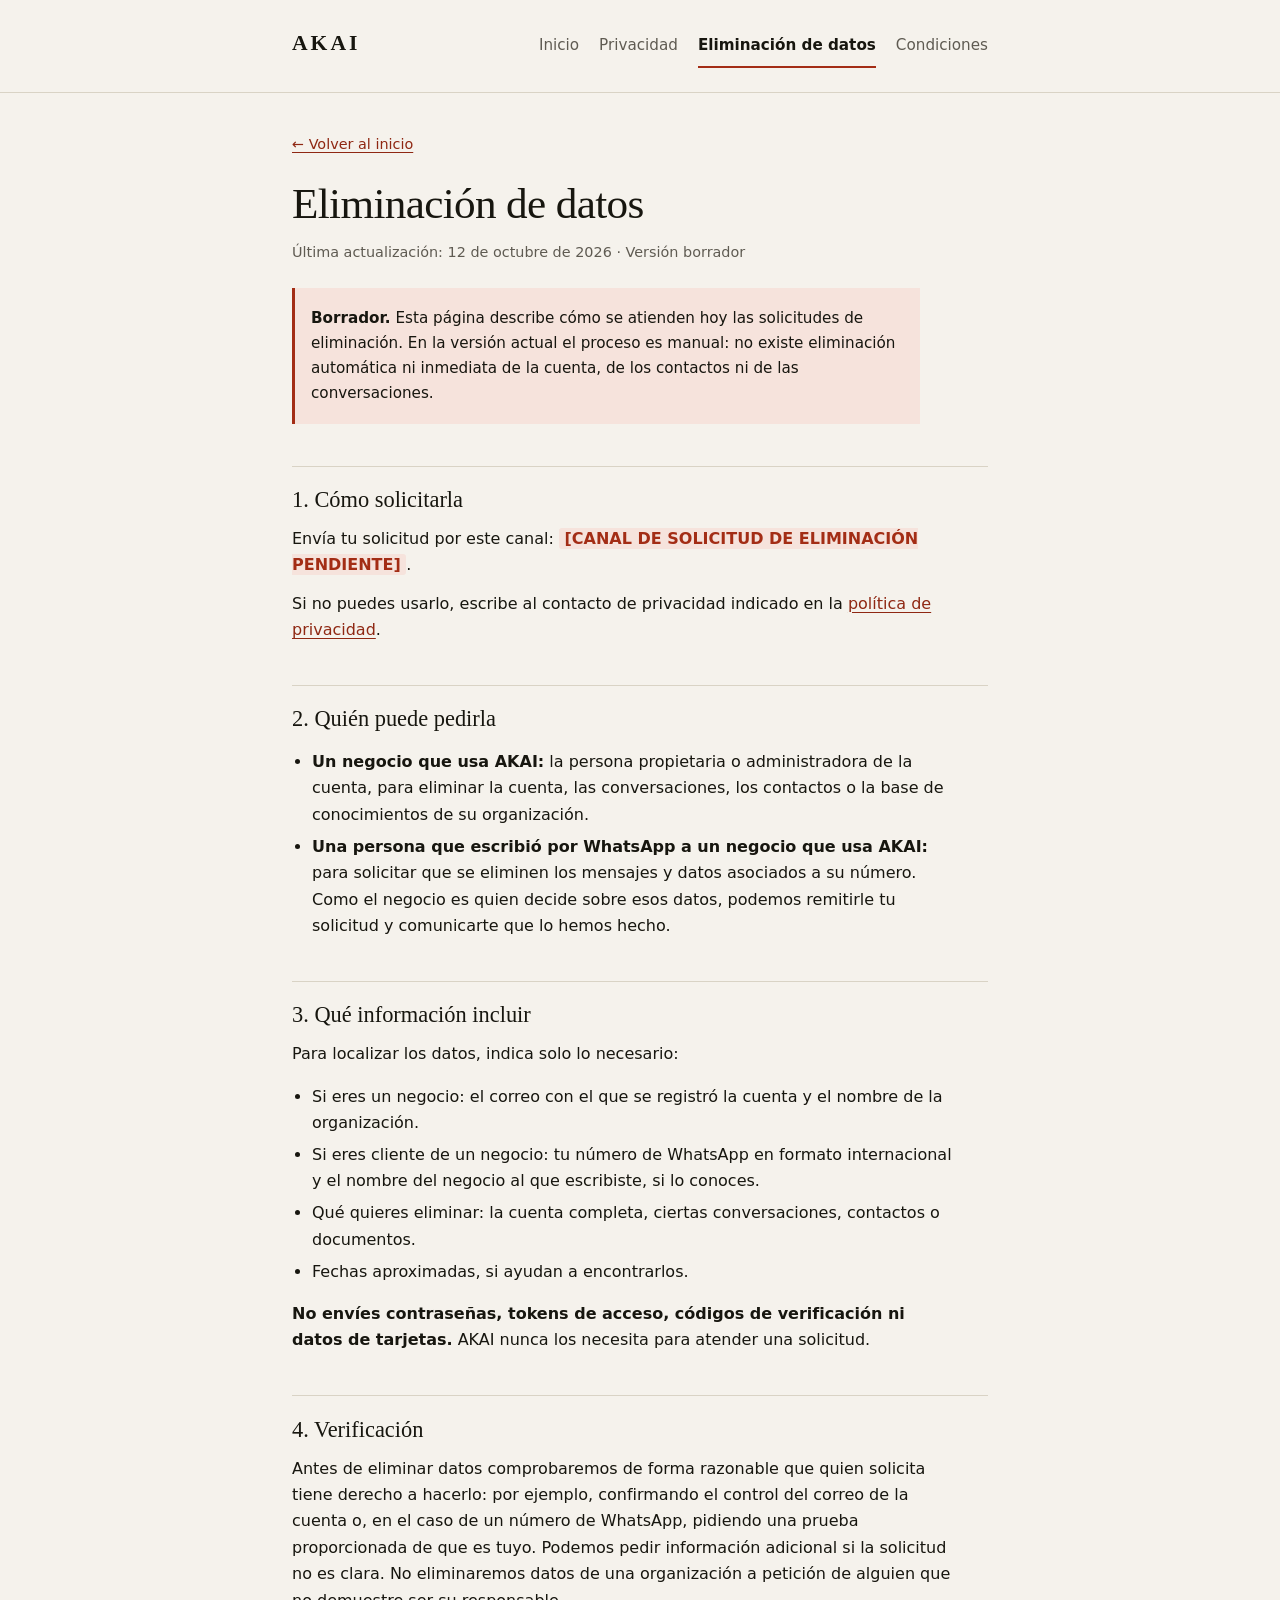
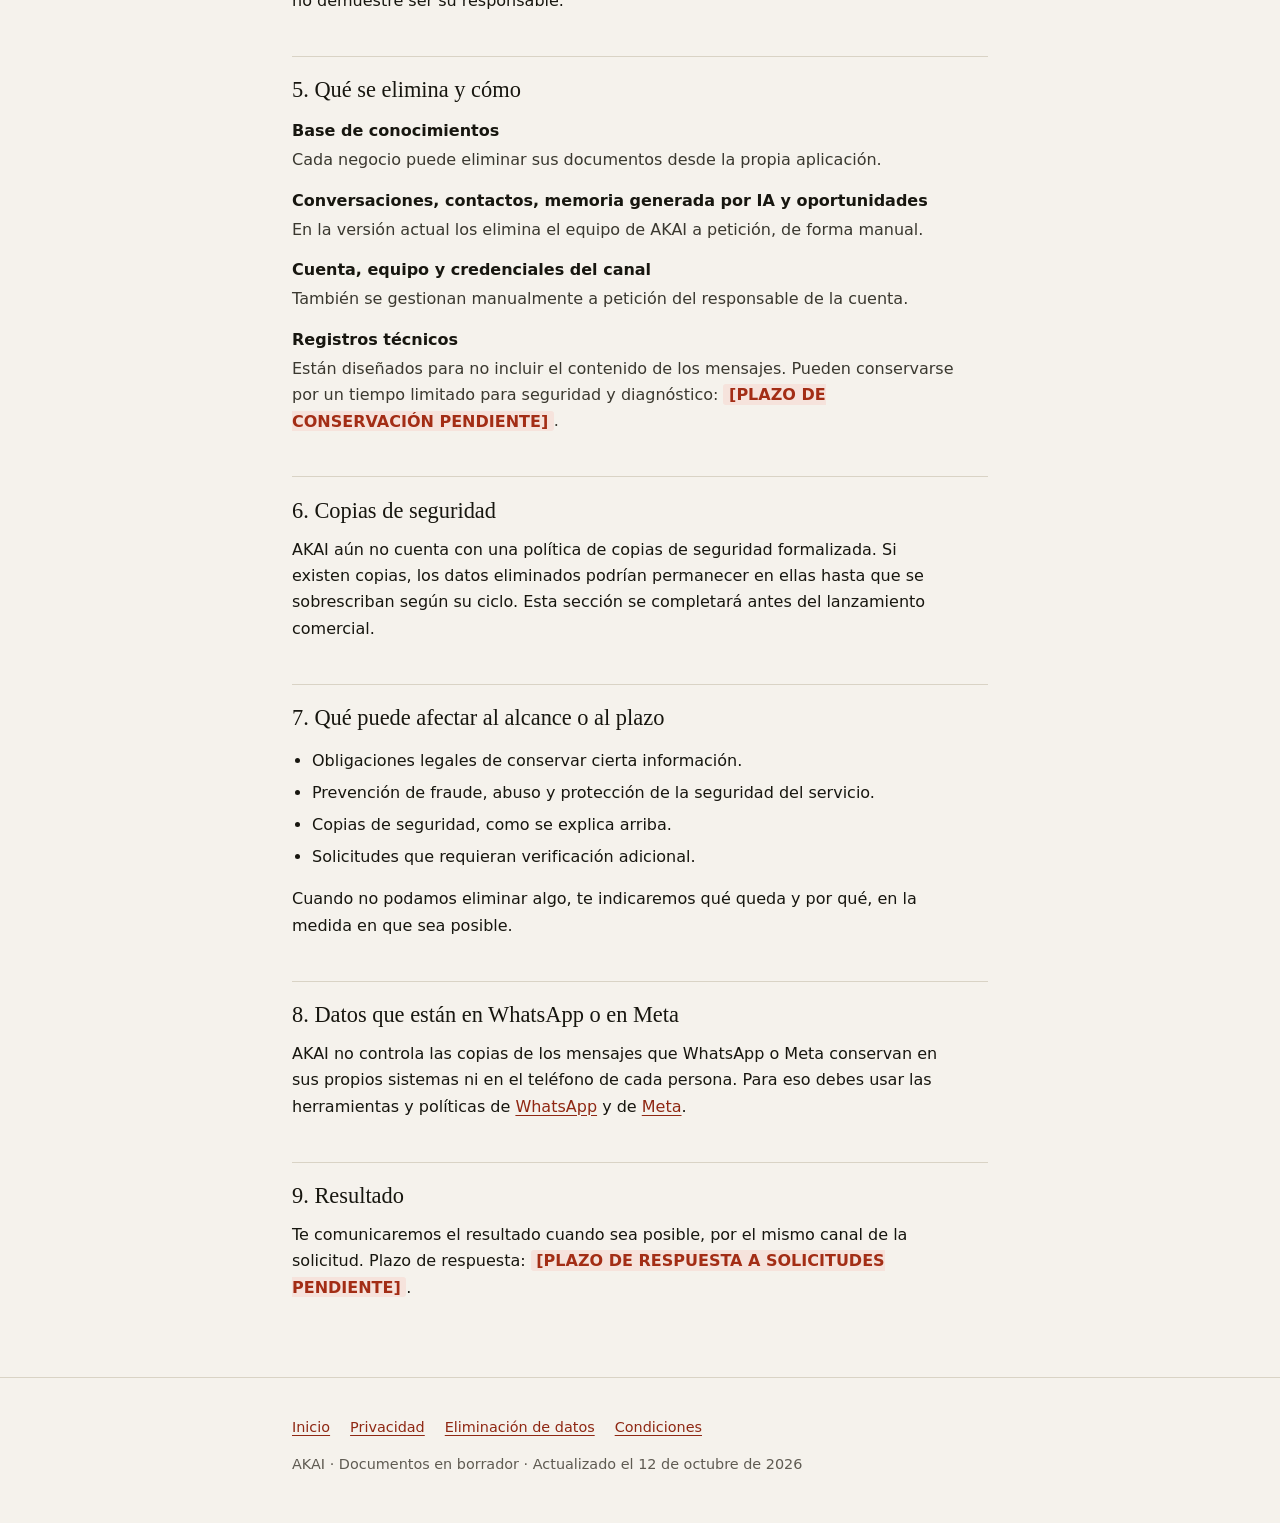
==== data-deletion.html @ 7ccb95af "feat: AKAI legal pages for WhatsApp Cloud API (draft) Static privacy policy, data deletion and terms" ====
<!doctype html>
<html lang="es">
<head>
  <meta charset="utf-8">
  <meta name="viewport" content="width=device-width, initial-scale=1">
  <title>Eliminación de datos · AKAI</title>
  <meta name="description" content="Cómo solicitar la eliminación de los datos relacionados con AKAI, qué información incluir y qué ocurre después.">
  <link rel="canonical" href="https://lozan0-is.github.io/akai-whatsapp-legal/data-deletion.html">
  <link rel="icon" href="data:image/svg+xml,%3Csvg xmlns='http://www.w3.org/2000/svg' viewBox='0 0 32 32'%3E%3Crect width='32' height='32' fill='%2317160f'/%3E%3Ccircle cx='16' cy='16' r='7' fill='%23c0391f'/%3E%3C/svg%3E">
  <link rel="stylesheet" href="assets/styles.css">
</head>
<body>
  <a class="skip" href="#contenido">Saltar al contenido</a>
  <header class="site">
    <div class="wrap">
      <a class="brand" href="./">AKAI</a>
      <nav aria-label="Documentos legales">
        <ul>
          <li><a href="./">Inicio</a></li>
          <li><a href="privacy-policy.html">Privacidad</a></li>
          <li><a href="data-deletion.html" aria-current="page">Eliminación de datos</a></li>
          <li><a href="terms.html">Condiciones</a></li>
        </ul>
      </nav>
    </div>
  </header>

  <main id="contenido">
    <div class="wrap">
      <p class="meta"><a href="./">← Volver al inicio</a></p>
      <h1>Eliminación de datos</h1>
      <p class="meta">Última actualización: <time datetime="2026-10-12">12 de octubre de 2026</time> · Versión borrador</p>

      <div class="draft" role="note">
        <p><strong>Borrador.</strong> Esta página describe cómo se atienden hoy las solicitudes de eliminación. En la versión actual el proceso es manual: no existe eliminación automática ni inmediata de la cuenta, de los contactos ni de las conversaciones.</p>
      </div>

      <h2 id="como">1. Cómo solicitarla</h2>
      <p>Envía tu solicitud por este canal: <span class="pending">[CANAL DE SOLICITUD DE ELIMINACIÓN PENDIENTE]</span>.</p>
      <p>Si no puedes usarlo, escribe al contacto de privacidad indicado en la <a href="privacy-policy.html#contacto">política de privacidad</a>.</p>

      <h2 id="quien">2. Quién puede pedirla</h2>
      <ul>
        <li><strong>Un negocio que usa AKAI:</strong> la persona propietaria o administradora de la cuenta, para eliminar la cuenta, las conversaciones, los contactos o la base de conocimientos de su organización.</li>
        <li><strong>Una persona que escribió por WhatsApp a un negocio que usa AKAI:</strong> para solicitar que se eliminen los mensajes y datos asociados a su número. Como el negocio es quien decide sobre esos datos, podemos remitirle tu solicitud y comunicarte que lo hemos hecho.</li>
      </ul>

      <h2 id="informacion">3. Qué información incluir</h2>
      <p>Para localizar los datos, indica solo lo necesario:</p>
      <ul>
        <li>Si eres un negocio: el correo con el que se registró la cuenta y el nombre de la organización.</li>
        <li>Si eres cliente de un negocio: tu número de WhatsApp en formato internacional y el nombre del negocio al que escribiste, si lo conoces.</li>
        <li>Qué quieres eliminar: la cuenta completa, ciertas conversaciones, contactos o documentos.</li>
        <li>Fechas aproximadas, si ayudan a encontrarlos.</li>
      </ul>
      <p><strong>No envíes contraseñas, tokens de acceso, códigos de verificación ni datos de tarjetas.</strong> AKAI nunca los necesita para atender una solicitud.</p>

      <h2 id="verificacion">4. Verificación</h2>
      <p>Antes de eliminar datos comprobaremos de forma razonable que quien solicita tiene derecho a hacerlo: por ejemplo, confirmando el control del correo de la cuenta o, en el caso de un número de WhatsApp, pidiendo una prueba proporcionada de que es tuyo. Podemos pedir información adicional si la solicitud no es clara. No eliminaremos datos de una organización a petición de alguien que no demuestre ser su responsable.</p>

      <h2 id="que-se-elimina">5. Qué se elimina y cómo</h2>
      <dl class="status-list">
        <dt>Base de conocimientos</dt>
        <dd>Cada negocio puede eliminar sus documentos desde la propia aplicación.</dd>
        <dt>Conversaciones, contactos, memoria generada por IA y oportunidades</dt>
        <dd>En la versión actual los elimina el equipo de AKAI a petición, de forma manual.</dd>
        <dt>Cuenta, equipo y credenciales del canal</dt>
        <dd>También se gestionan manualmente a petición del responsable de la cuenta.</dd>
        <dt>Registros técnicos</dt>
        <dd>Están diseñados para no incluir el contenido de los mensajes. Pueden conservarse por un tiempo limitado para seguridad y diagnóstico: <span class="pending">[PLAZO DE CONSERVACIÓN PENDIENTE]</span>.</dd>
      </dl>

      <h2 id="copias">6. Copias de seguridad</h2>
      <p>AKAI aún no cuenta con una política de copias de seguridad formalizada. Si existen copias, los datos eliminados podrían permanecer en ellas hasta que se sobrescriban según su ciclo. Esta sección se completará antes del lanzamiento comercial.</p>

      <h2 id="limites">7. Qué puede afectar al alcance o al plazo</h2>
      <ul>
        <li>Obligaciones legales de conservar cierta información.</li>
        <li>Prevención de fraude, abuso y protección de la seguridad del servicio.</li>
        <li>Copias de seguridad, como se explica arriba.</li>
        <li>Solicitudes que requieran verificación adicional.</li>
      </ul>
      <p>Cuando no podamos eliminar algo, te indicaremos qué queda y por qué, en la medida en que sea posible.</p>

      <h2 id="meta">8. Datos que están en WhatsApp o en Meta</h2>
      <p>AKAI no controla las copias de los mensajes que WhatsApp o Meta conservan en sus propios sistemas ni en el teléfono de cada persona. Para eso debes usar las herramientas y políticas de <a href="https://www.whatsapp.com/legal/privacy-policy" rel="noopener">WhatsApp</a> y de <a href="https://www.facebook.com/privacy/policy/" rel="noopener">Meta</a>.</p>

      <h2 id="resultado">9. Resultado</h2>
      <p>Te comunicaremos el resultado cuando sea posible, por el mismo canal de la solicitud. Plazo de respuesta: <span class="pending">[PLAZO DE RESPUESTA A SOLICITUDES PENDIENTE]</span>.</p>
    </div>
  </main>

  <footer class="site">
    <div class="wrap">
      <ul>
        <li><a href="./">Inicio</a></li>
        <li><a href="privacy-policy.html">Privacidad</a></li>
        <li><a href="data-deletion.html">Eliminación de datos</a></li>
        <li><a href="terms.html">Condiciones</a></li>
      </ul>
      <p>AKAI · Documentos en borrador · Actualizado el <time datetime="2026-10-12">12 de octubre de 2026</time></p>
    </div>
  </footer>
</body>
</html>
---- assets/styles.css ----
/* AKAI legal pages. Static, no dependencies, no external fonts or scripts. */
:root {
  --paper: #f5f2ec;
  --surface: #faf8f3;
  --ink: #17160f;
  --ink-soft: #3a382f;
  --muted: #5f5b52;
  --line: #d9d3c5;
  --accent: #a32d15;
  --accent-wash: #f6e3dc;
  --link: #8f2813;
  --serif: 'Iowan Old Style', 'Palatino Linotype', Palatino, 'Book Antiqua', Georgia, serif;
  --sans: system-ui, -apple-system, 'Segoe UI', Roboto, 'Helvetica Neue', Arial, sans-serif;
  --mono: ui-monospace, 'Cascadia Mono', Consolas, monospace;
}

@media (prefers-color-scheme: dark) {
  :root {
    --paper: #14130f;
    --surface: #1a1915;
    --ink: #f1ede4;
    --ink-soft: #d4cfc2;
    --muted: #a6a194;
    --line: #38362f;
    --accent: #f4917e;
    --accent-wash: #3a211b;
    --link: #f4917e;
  }
}

* { box-sizing: border-box; }
html { -webkit-text-size-adjust: 100%; }
body {
  margin: 0;
  background: var(--paper);
  color: var(--ink);
  font-family: var(--sans);
  font-size: 1rem;
  line-height: 1.65;
  color-scheme: light dark;
}

a { color: var(--link); text-underline-offset: 3px; }
a:hover { text-decoration-thickness: 2px; }
:focus-visible { outline: 2px solid var(--accent); outline-offset: 3px; border-radius: 2px; }

.skip { position: absolute; left: 1rem; top: -4rem; background: var(--ink); color: var(--paper); padding: 0.6rem 1rem; z-index: 10; }
.skip:focus { top: 1rem; }

.wrap { width: 100%; max-width: 46rem; margin: 0 auto; padding: 0 1.25rem; }

header.site { border-bottom: 1px solid var(--line); }
header.site .wrap { display: flex; flex-wrap: wrap; align-items: baseline; justify-content: space-between; gap: 0.5rem 1.5rem; padding-top: 1.1rem; padding-bottom: 1.1rem; }
.brand { font-family: var(--serif); font-weight: 600; font-size: 1.35rem; letter-spacing: 0.14em; color: var(--ink); text-decoration: none; }
nav ul { list-style: none; margin: 0; padding: 0; display: flex; flex-wrap: wrap; gap: 0.25rem 1.25rem; }
nav a { color: var(--muted); text-decoration: none; font-size: 0.95rem; padding: 0.4rem 0; display: inline-block; min-height: 2.75rem; line-height: 1.9rem; }
nav a:hover { color: var(--ink); text-decoration: underline; }
nav a[aria-current='page'] { color: var(--ink); font-weight: 600; border-bottom: 2px solid var(--accent); }

main { padding: 2.5rem 0 4rem; }
h1 { font-family: var(--serif); font-weight: 500; font-size: clamp(1.9rem, 1.4rem + 2vw, 2.7rem); line-height: 1.12; letter-spacing: -0.015em; margin: 0 0 0.75rem; }
h2 { font-family: var(--serif); font-weight: 500; font-size: 1.4rem; line-height: 1.25; margin: 2.6rem 0 0.6rem; padding-top: 1.2rem; border-top: 1px solid var(--line); }
h3 { font-size: 1rem; font-weight: 600; margin: 1.5rem 0 0.25rem; }
p { margin: 0.75rem 0; max-width: 65ch; }
ul, ol { padding-left: 1.25rem; max-width: 65ch; }
li { margin: 0.35rem 0; }
.lede { font-size: 1.125rem; color: var(--ink-soft); }
.meta { font-size: 0.9rem; color: var(--muted); margin: 0 0 1.5rem; }

.draft { border-left: 3px solid var(--accent); background: var(--accent-wash); padding: 0.8rem 1rem; margin: 1.5rem 0; font-size: 0.95rem; max-width: 65ch; }
.draft p { margin: 0.3rem 0; }

/* A fact AKAI has not confirmed yet. Always visible, never hidden in a comment. */
.pending { background: var(--accent-wash); color: var(--accent); font-weight: 600; padding: 0.05em 0.35em; border-radius: 3px; white-space: normal; }

.status { font-family: var(--mono); font-size: 0.8rem; color: var(--muted); }
dl.status-list { margin: 0.5rem 0 1rem; max-width: 65ch; }
dl.status-list dt { font-weight: 600; margin-top: 0.9rem; }
dl.status-list dd { margin: 0.15rem 0 0; color: var(--ink-soft); }

.docs { list-style: none; padding: 0; margin: 2rem 0 0; max-width: none; border-top: 2px solid var(--ink); }
.docs li { margin: 0; border-bottom: 1px solid var(--line); }
.docs a { display: block; padding: 1.1rem 0.25rem; text-decoration: none; color: inherit; }
.docs a:hover { background: var(--surface); }
.docs strong { font-family: var(--serif); font-weight: 500; font-size: 1.3rem; color: var(--ink); display: block; text-decoration: underline; text-underline-offset: 4px; text-decoration-color: var(--accent); }
.docs span { display: block; color: var(--muted); font-size: 0.95rem; margin-top: 0.2rem; }

footer.site { border-top: 1px solid var(--line); padding: 1.5rem 0 2.5rem; color: var(--muted); font-size: 0.9rem; }
footer.site p { max-width: none; margin: 0.4rem 0; }
footer.site ul { list-style: none; padding: 0; margin: 0.5rem 0; display: flex; flex-wrap: wrap; gap: 0.25rem 1.25rem; max-width: none; }

@media (max-width: 480px) {
  main { padding-top: 1.75rem; }
  h2 { margin-top: 2rem; }
}
@media print {
  header.site nav, .skip { display: none; }
  body { background: #fff; color: #000; }
}
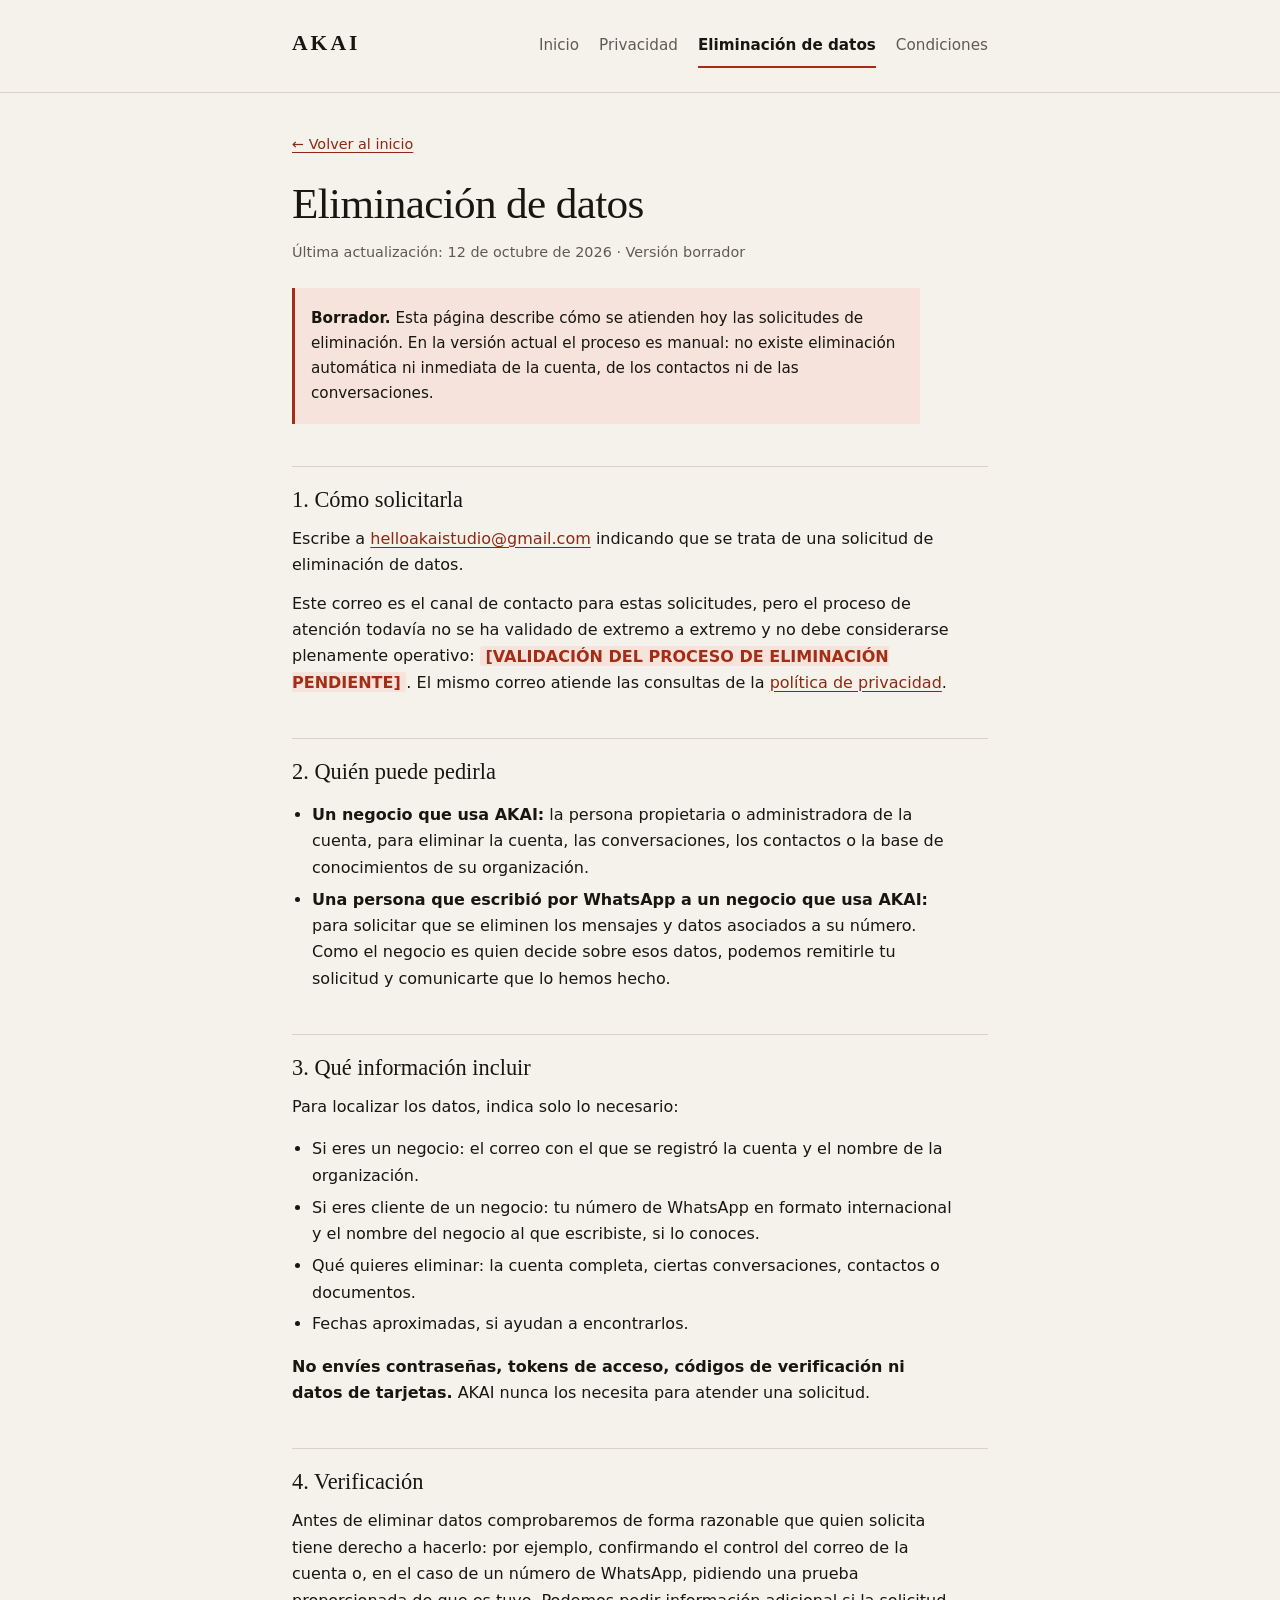
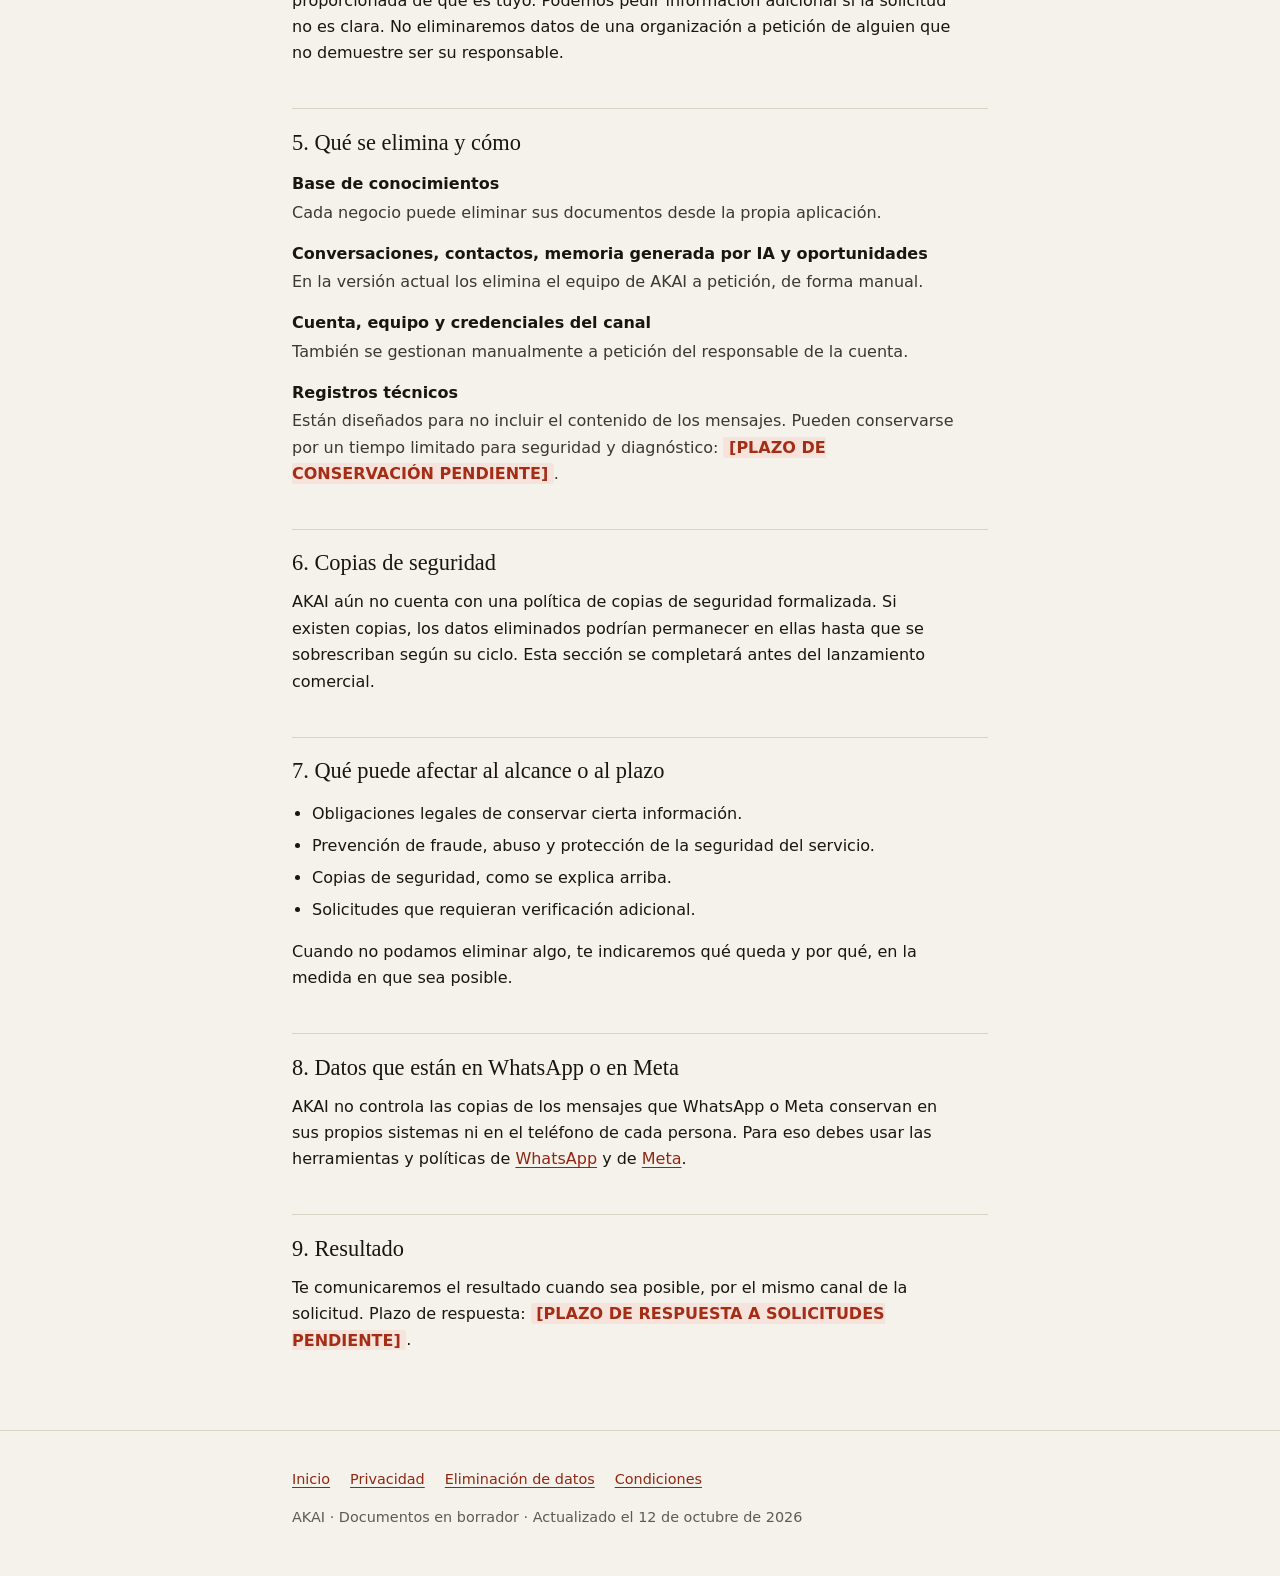
==== commit 375e8cda: "docs: add confirmed contact email to the legal pages Privacy and terms now link the confirmed contac" ====
--- a/data-deletion.html
+++ b/data-deletion.html
@@ -36,8 +36,8 @@
       </div>
 
       <h2 id="como">1. Cómo solicitarla</h2>
-      <p>Envía tu solicitud por este canal: <span class="pending">[CANAL DE SOLICITUD DE ELIMINACIÓN PENDIENTE]</span>.</p>
-      <p>Si no puedes usarlo, escribe al contacto de privacidad indicado en la <a href="privacy-policy.html#contacto">política de privacidad</a>.</p>
+      <p>Escribe a <a href="mailto:helloakaistudio@gmail.com">helloakaistudio@gmail.com</a> indicando que se trata de una solicitud de eliminación de datos.</p>
+      <p>Este correo es el canal de contacto para estas solicitudes, pero el proceso de atención todavía no se ha validado de extremo a extremo y no debe considerarse plenamente operativo: <span class="pending">[VALIDACIÓN DEL PROCESO DE ELIMINACIÓN PENDIENTE]</span>. El mismo correo atiende las consultas de la <a href="privacy-policy.html#contacto">política de privacidad</a>.</p>
 
       <h2 id="quien">2. Quién puede pedirla</h2>
       <ul>
